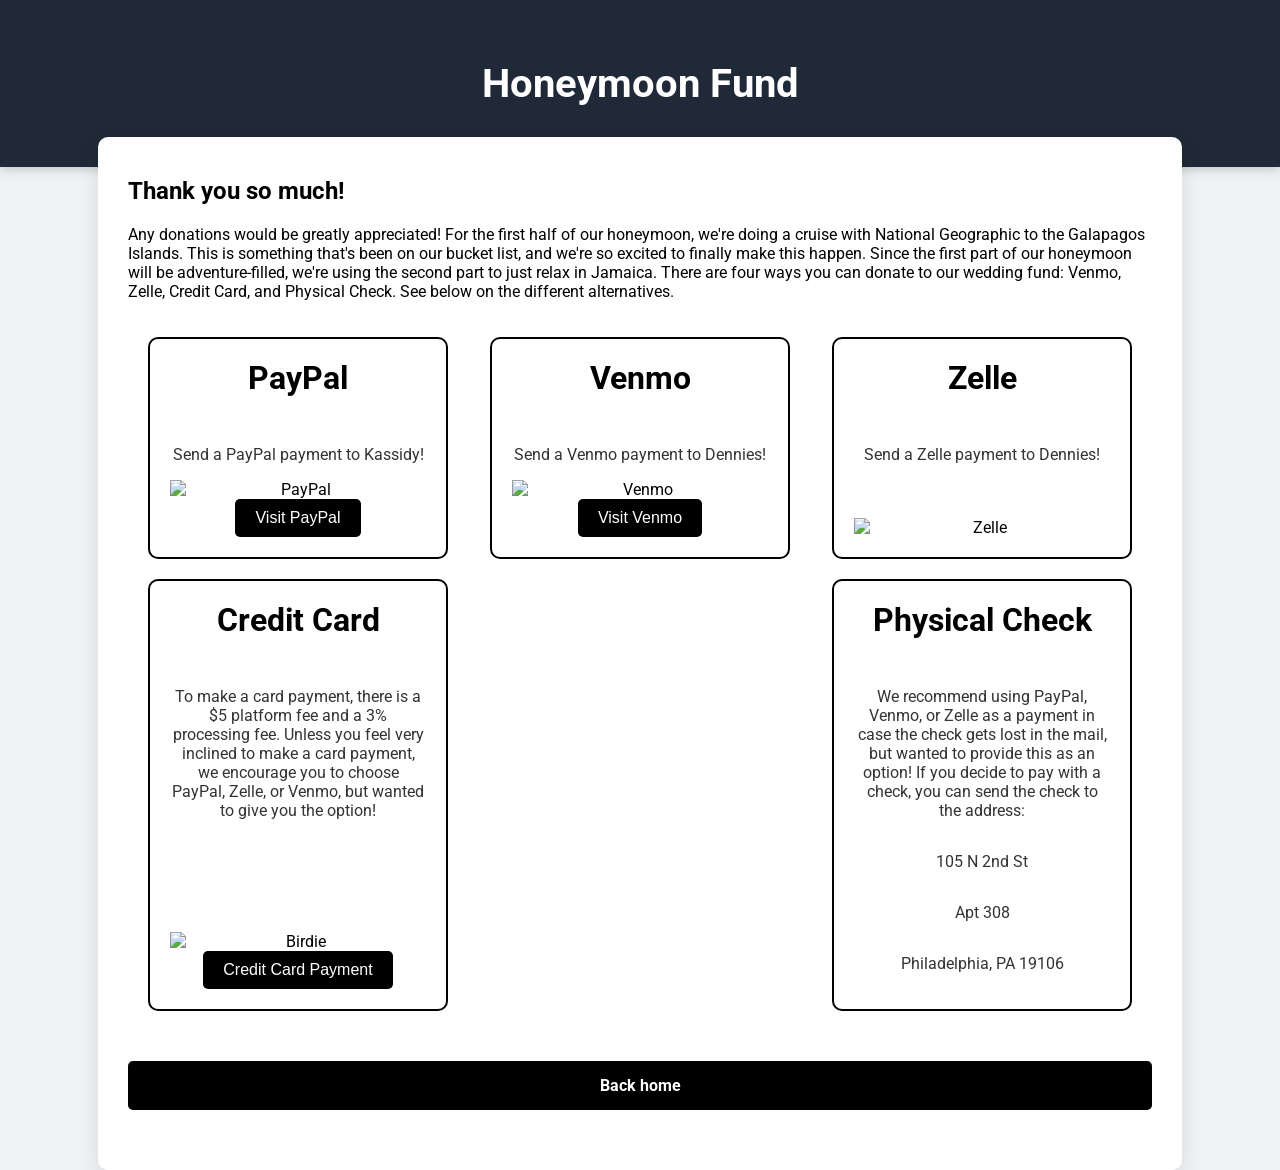
==== Honeymoon.html @ cda3c4c1 "Add files via upload" ====
<!DOCTYPE html>
<html lang="en">
<head>
    <meta charset="UTF-8">
    <meta name="viewport" content="width=device-width, initial-scale=1.0">
    <title>Honeymoon Fund</title>
    <link href="https://fonts.googleapis.com/css2?family=Roboto:wght@400;700&display=swap" rel="stylesheet">
    <link href="https://fonts.googleapis.com/css2?family=Waterfall&display=swap" rel="stylesheet">
    <style>
        body {
            font-family: 'Roboto', sans-serif;
            margin: 0;
            padding: 0;
            background-color: #eef2f3;
        }

        header {
            background-color: rgb(31, 41, 55);
            color: white;
            text-align: center;
            padding: 60px 20px;
            box-shadow: 0 2px 10px rgba(0, 0, 0, 0.2);
        }

        h1 {
            font-size: 2.5rem;
            margin: 0;
        }

        h2 {
            font-size: 1.5rem;
            margin: 10px 0 20px;
        }

        section {
            max-width: 80%;
            margin: auto;
            background: white;
            border-radius: 10px;
            box-shadow: 0 4px 20px rgba(0, 0, 0, 0.1);
            padding: 30px;
            margin-top: -30px;
        }

        .stats {
            display: flex;
            justify-content: space-between;
            gap: 20px;
            padding: 20px;
            overflow-x: auto;
            flex-wrap: wrap;
        }

        .stat {
            border: 2px solid black;
            border-radius: 10px;
            padding: 20px;
            text-align: center;
            background-color: #ffffff;
            min-width: 250px;
            flex: 1;
            max-width: 300px;
            box-sizing: border-box;
            display: flex;
            flex-direction: column;
            justify-content: space-between;
        }

        .stat h3 {
            margin-top: 0;
            font-size: 2rem;
            color: #000000;
        }

        .stat p {
            font-size: 1rem;
            color: #333333;
            text-align: center;
            flex-grow: 1;
        }

        .stat .button-container {
            display: flex;
            justify-content: center;
            gap: 10px;
        }

        .stat button {
            padding: 10px 20px;
            font-size: 1rem;
            color: #ffffff;
            background-color: #000000;
            border: none;
            border-radius: 5px;
            cursor: pointer;
        }

        .stat button:hover {
            background-color: #9d8600;
        }

        .cta {
            display: block;
            text-align: center;
            margin: 30px 0;
            padding: 15px;
            background-color: rgb(0, 0, 0);
            color: white;
            border-radius: 5px;
            text-decoration: none;
            font-weight: bold;
            transition: background-color 0.3s;
        }

        .cta:hover {
            background-color: #9d8600;
        }
    </style>
</head>
<body>

<header>
    <h1>Honeymoon Fund</h1>
</header>
  
<section>
    <h2>Thank you so much!</h2>
    <p>Any donations would be greatly appreciated! For the first half of our honeymoon, we're doing a cruise with National Geographic to the Galapagos Islands. This is something that's been on our bucket list, and we're so excited to finally make this happen. Since the first part of our honeymoon will be adventure-filled, we're using the second part to just relax in Jamaica. There are four ways you can donate to our wedding fund: Venmo, Zelle, Credit Card, and Physical Check. See below on the different alternatives.</p>

    <div class="stats">
        <div class="stat">
            <h3>PayPal</h3>
            <p>Send a PayPal payment to Kassidy!</p>
            <img src="https://ucarecdn.com/2a99736e-29fd-47a5-96d8-fbf16db00348/PayPal.jpeg" alt="PayPal" class="paypal-image">
            <div class="button-container">
                <a href="https://www.paypal.com/paypalme/kassidyrumpf" target="_blank">
                    <button>Visit PayPal</button>
                </a>
            </div>
        </div>  
        <div class="stat">
            <h3>Venmo</h3>
            <p>Send a Venmo payment to Dennies!</p>
            <img src="https://ucarecdn.com/7799f236-005b-4378-a38d-4adf548b2acd/Venmo.jpeg" alt="Venmo" class="venmo-image">
            <div class="button-container">
                <a href="https://account.venmo.com/u/dennies_" target="_blank">
                    <button>Visit Venmo</button>
                </a>
            </div>
        </div>        
        <div class="stat">
            <h3>Zelle</h3>
            <p>Send a Zelle payment to Dennies!</p>
            <img src="https://ucarecdn.com/8326859a-de60-4879-a93c-0f3f3346ed8f/Zelle.jpeg" alt="Zelle" class="zelle-image">
        </div>
        <div class="stat">
            <h3>Credit Card</h3>
            <p>To make a card payment, there is a $5 platform fee and a 3% processing fee. Unless you feel very inclined to make a card payment, we encourage you to choose PayPal, Zelle, or Venmo, but wanted to give you the option!</p>
            <img src="https://ucarecdn.com/861bd579-e28b-4db4-b6f2-c17d0132d24d/Birdie.jpeg" alt="Birdie" class="zelle-image">
            <div class="button-container">
                <a href="https://www.sendbirdie.com/r/denniesandkassidy" target="_blank">
                    <button>Credit Card Payment</button> 
                </a>
            </div>
        </div>
        <div class="stat">
            <h3>Physical Check</h3>
            <p>We recommend using PayPal, Venmo, or Zelle as a payment in case the check gets lost in the mail, but wanted to provide this as an option! If you decide to pay with a check, you can send the check to the address:</p>
            <p>105 N 2nd St</p>
            <p>Apt 308</p>
            <p>Philadelphia, PA 19106</p>
        </div>
    </div>
    
    <a href="index.html" class="cta">Back home</a>
</section>

</body>
</html>
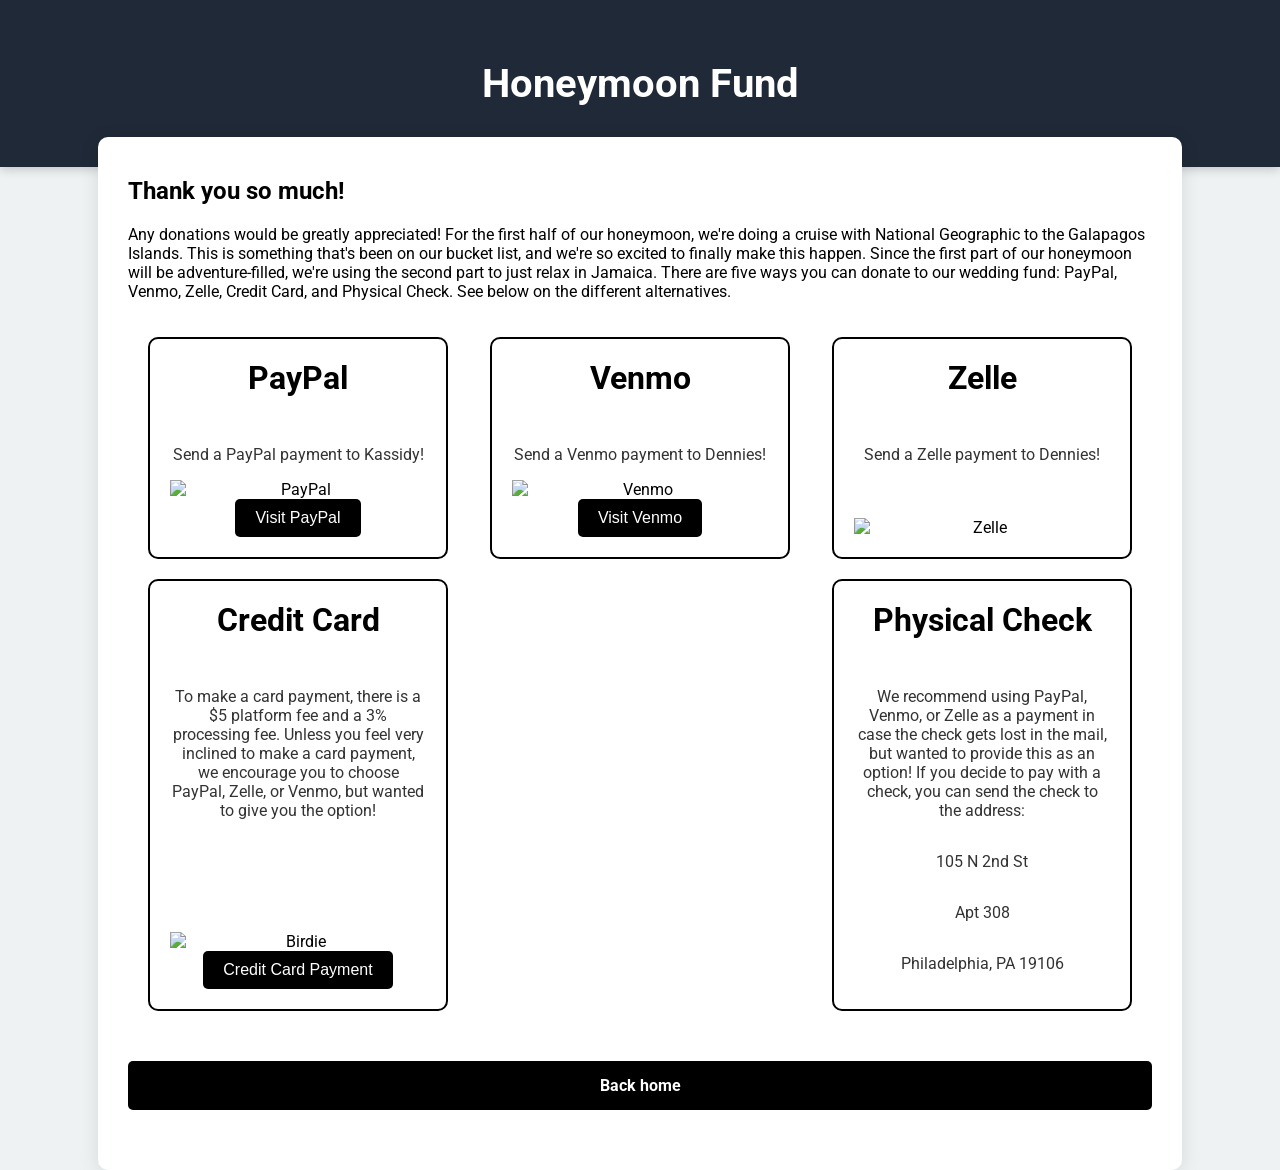
==== commit eea16f71: "Add files via upload" ====
--- a/Honeymoon.html
+++ b/Honeymoon.html
@@ -125,7 +125,7 @@
   
 <section>
     <h2>Thank you so much!</h2>
-    <p>Any donations would be greatly appreciated! For the first half of our honeymoon, we're doing a cruise with National Geographic to the Galapagos Islands. This is something that's been on our bucket list, and we're so excited to finally make this happen. Since the first part of our honeymoon will be adventure-filled, we're using the second part to just relax in Jamaica. There are four ways you can donate to our wedding fund: Venmo, Zelle, Credit Card, and Physical Check. See below on the different alternatives.</p>
+    <p>Any donations would be greatly appreciated! For the first half of our honeymoon, we're doing a cruise with National Geographic to the Galapagos Islands. This is something that's been on our bucket list, and we're so excited to finally make this happen. Since the first part of our honeymoon will be adventure-filled, we're using the second part to just relax in Jamaica. There are five ways you can donate to our wedding fund: PayPal, Venmo, Zelle, Credit Card, and Physical Check. See below on the different alternatives.</p>
 
     <div class="stats">
         <div class="stat">
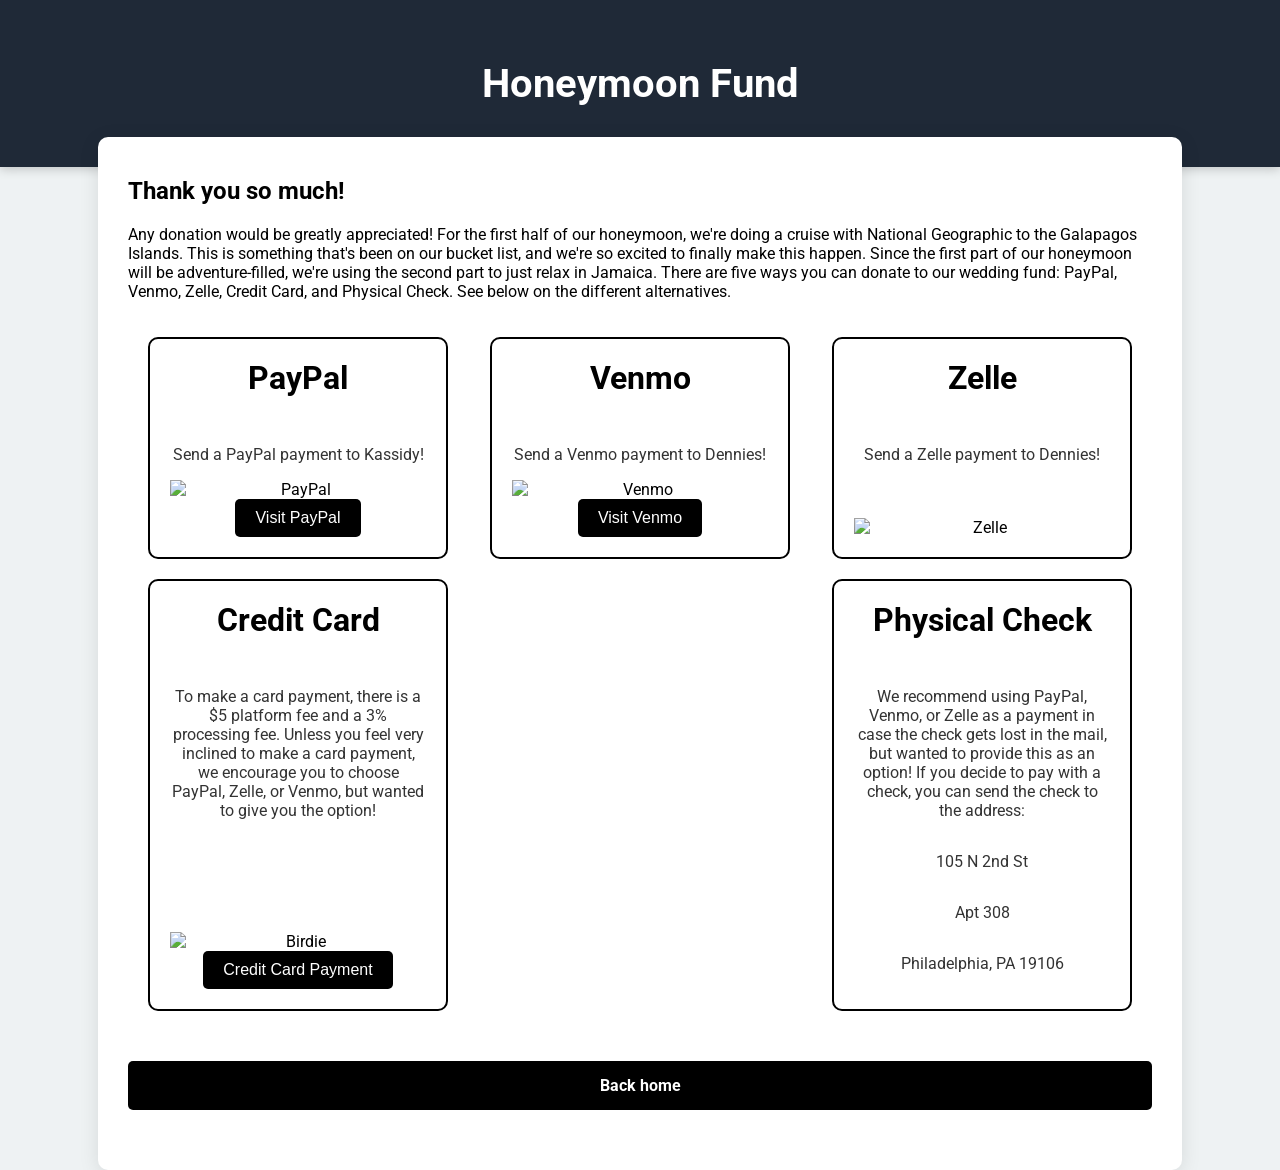
==== commit d9887e87: "Add files via upload" ====
--- a/Honeymoon.html
+++ b/Honeymoon.html
@@ -125,7 +125,7 @@
   
 <section>
     <h2>Thank you so much!</h2>
-    <p>Any donations would be greatly appreciated! For the first half of our honeymoon, we're doing a cruise with National Geographic to the Galapagos Islands. This is something that's been on our bucket list, and we're so excited to finally make this happen. Since the first part of our honeymoon will be adventure-filled, we're using the second part to just relax in Jamaica. There are five ways you can donate to our wedding fund: PayPal, Venmo, Zelle, Credit Card, and Physical Check. See below on the different alternatives.</p>
+    <p>Any donation would be greatly appreciated! For the first half of our honeymoon, we're doing a cruise with National Geographic to the Galapagos Islands. This is something that's been on our bucket list, and we're so excited to finally make this happen. Since the first part of our honeymoon will be adventure-filled, we're using the second part to just relax in Jamaica. There are five ways you can donate to our wedding fund: PayPal, Venmo, Zelle, Credit Card, and Physical Check. See below on the different alternatives.</p>
 
     <div class="stats">
         <div class="stat">
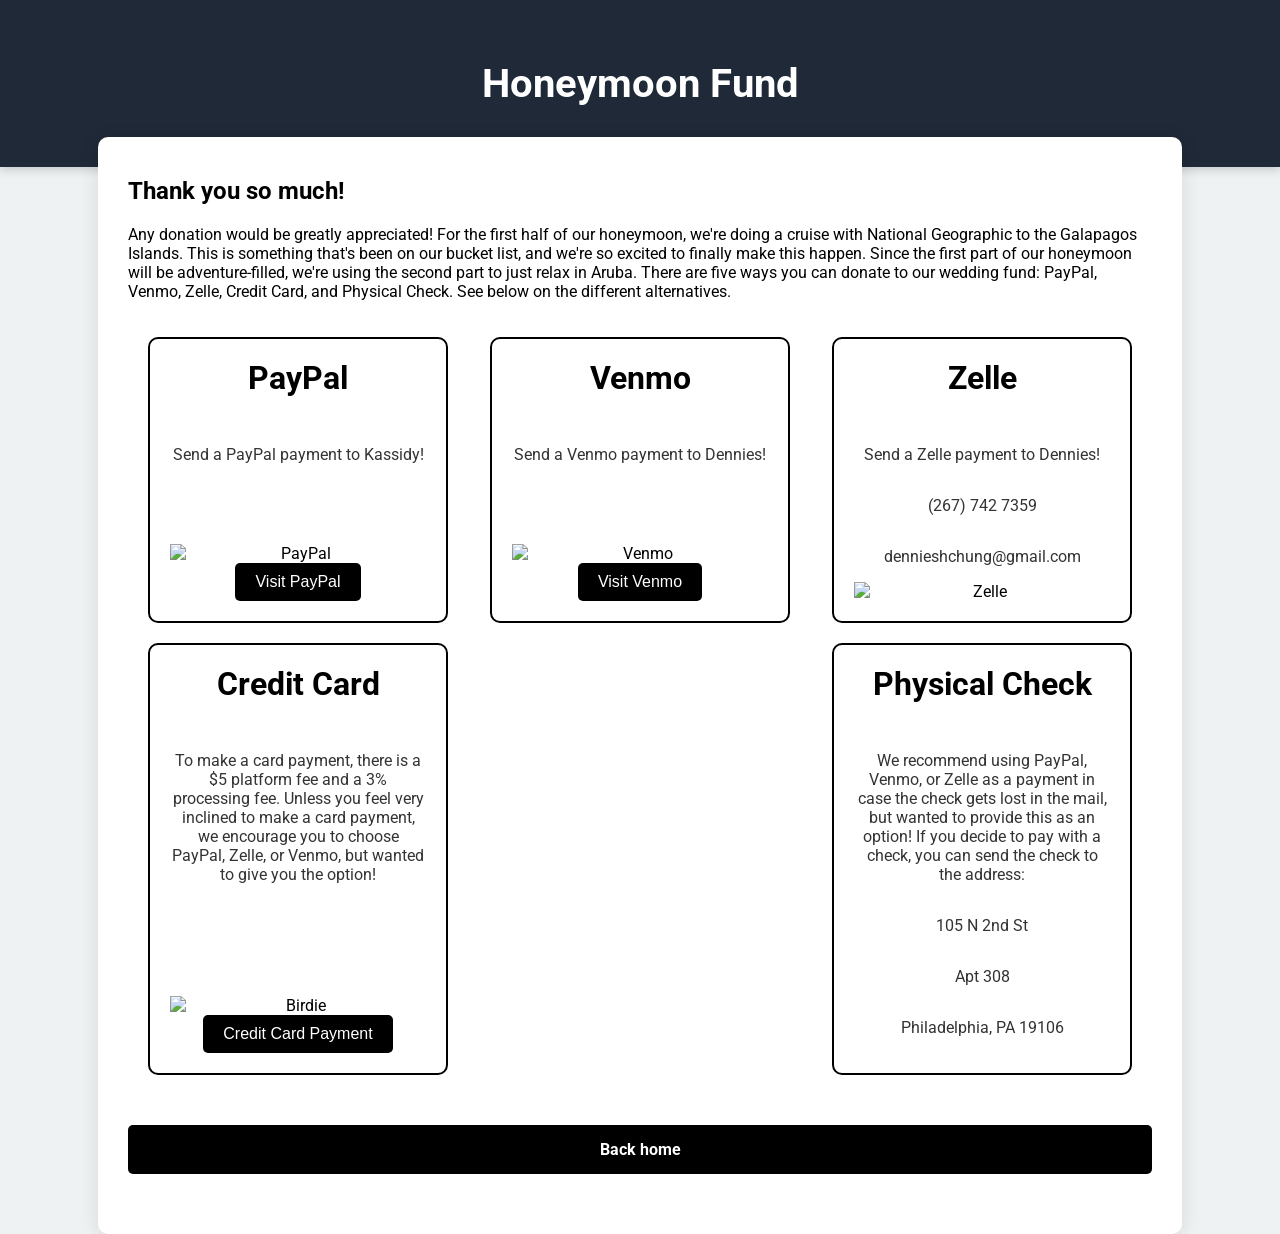
==== commit 94df87d6: "Update Honeymoon.html" ====
--- a/Honeymoon.html
+++ b/Honeymoon.html
@@ -125,7 +125,7 @@
   
 <section>
     <h2>Thank you so much!</h2>
-    <p>Any donation would be greatly appreciated! For the first half of our honeymoon, we're doing a cruise with National Geographic to the Galapagos Islands. This is something that's been on our bucket list, and we're so excited to finally make this happen. Since the first part of our honeymoon will be adventure-filled, we're using the second part to just relax in Jamaica. There are five ways you can donate to our wedding fund: PayPal, Venmo, Zelle, Credit Card, and Physical Check. See below on the different alternatives.</p>
+    <p>Any donation would be greatly appreciated! For the first half of our honeymoon, we're doing a cruise with National Geographic to the Galapagos Islands. This is something that's been on our bucket list, and we're so excited to finally make this happen. Since the first part of our honeymoon will be adventure-filled, we're using the second part to just relax in Aruba. There are five ways you can donate to our wedding fund: PayPal, Venmo, Zelle, Credit Card, and Physical Check. See below on the different alternatives.</p>
 
     <div class="stats">
         <div class="stat">
@@ -151,6 +151,8 @@
         <div class="stat">
             <h3>Zelle</h3>
             <p>Send a Zelle payment to Dennies!</p>
+            <p>(267) 742 7359</p>
+            <p>dennieshchung@gmail.com</p>
             <img src="https://ucarecdn.com/8326859a-de60-4879-a93c-0f3f3346ed8f/Zelle.jpeg" alt="Zelle" class="zelle-image">
         </div>
         <div class="stat">
@@ -176,4 +178,4 @@
 </section>
 
 </body>
-</html>+</html>
